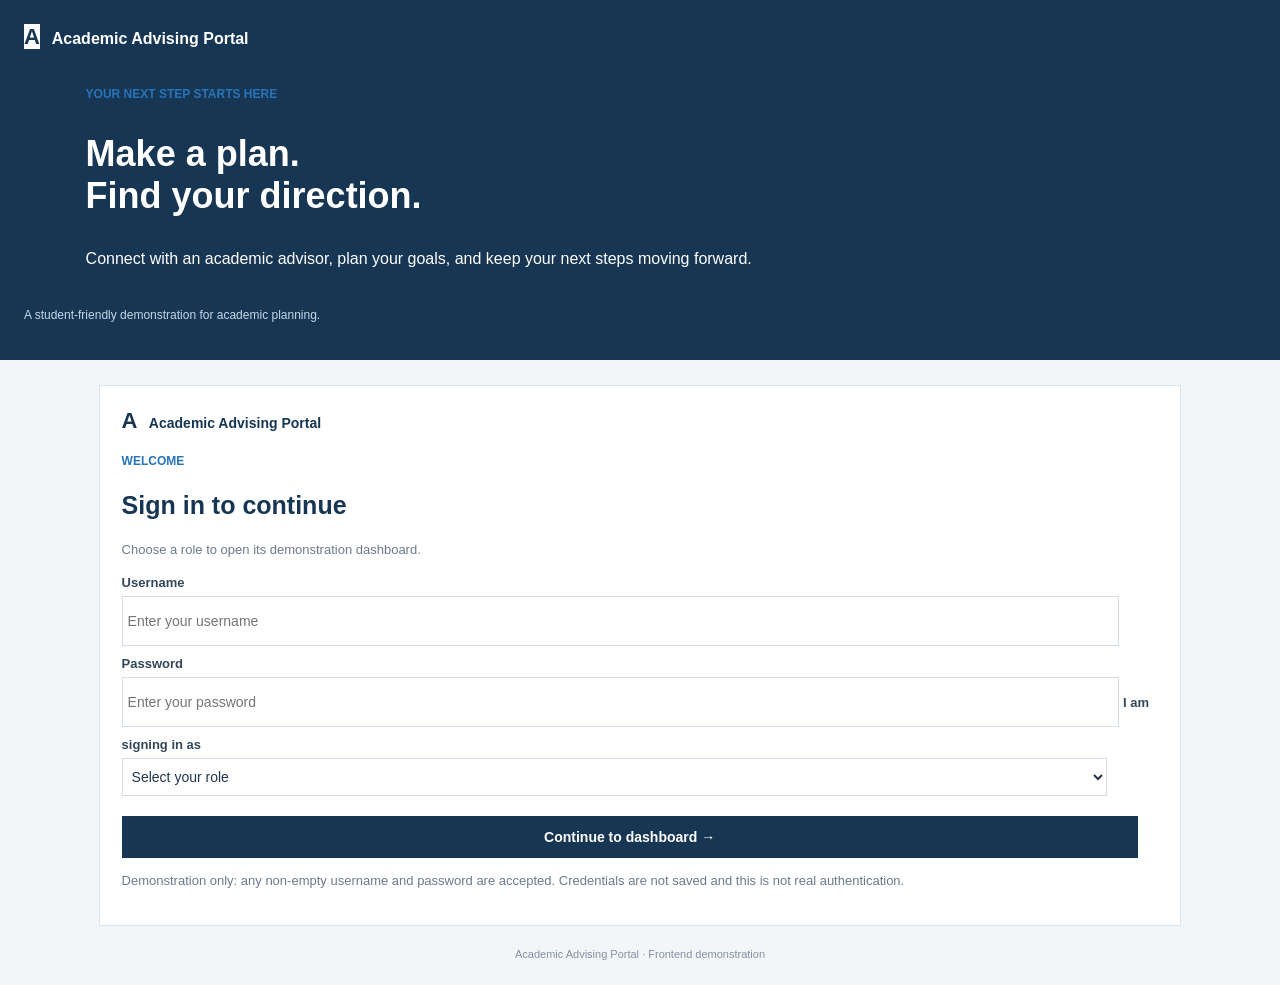
==== index.html @ f2ca49fd "Initial commit: Academic Advising Portal" ====
<!DOCTYPE html>
<html lang="en">
<head>
  <meta charset="UTF-8">
  <meta name="viewport" content="width=device-width, initial-scale=1.0">
  <meta name="description" content="Academic Advising Portal demonstration login">
  <title>Sign in | Academic Advising Portal</title>
  <link rel="stylesheet" href="css/login.css">
  <script src="js/login.js" defer></script>
</head>
<body>
  <main class="login-layout">
    <section class="login-intro" aria-labelledby="portal-title">
      <a class="brand" href="index.html" aria-label="Academic Advising Portal home">
        <span class="brand-mark" aria-hidden="true">A</span>
        <span>Academic Advising Portal</span>
      </a>
      <div class="intro-copy">
        <p class="eyebrow">YOUR NEXT STEP STARTS HERE</p>
        <h1>Make a plan.<br>Find your direction.</h1>
        <p>Connect with an academic advisor, plan your goals, and keep your next steps moving forward.</p>
      </div>
      <p class="intro-note">A student-friendly demonstration for academic planning.</p>
    </section>
    <section class="login-panel" aria-labelledby="portal-title">
      <div class="login-card">
        <div class="mobile-brand"><span class="brand-mark" aria-hidden="true">A</span> Academic Advising Portal</div>
        <p class="eyebrow">WELCOME</p>
        <h2 id="portal-title">Sign in to continue</h2>
        <p class="form-intro">Choose a role to open its demonstration dashboard.</p>
        <div id="login-error" class="message error-message" role="alert" hidden></div>
        <form id="login-form" novalidate>
          <label for="username">Username</label>
          <input id="username" name="username" type="text" autocomplete="username" placeholder="Enter your username">

          <label for="password">Password</label>
          <input id="password" name="password" type="password" autocomplete="current-password" placeholder="Enter your password">

          <label for="role">I am signing in as</label>
          <select id="role" name="role">
            <option value="">Select your role</option>
            <option value="student">Student</option>
            <option value="advisor">Advisor</option>
            <option value="administrator">Administrator</option>
          </select>

          <button class="primary-button" type="submit">Continue to dashboard <span aria-hidden="true">→</span></button>
        </form>
        <p class="demo-note">Demonstration only: any non-empty username and password are accepted. Credentials are not saved and this is not real authentication.</p>
      </div>
      <footer>Academic Advising Portal <span aria-hidden="true">·</span> Frontend demonstration</footer>
    </section>
  </main>
</body>
</html>
---- css/login.css ----
/* Basic page colors and text */
body {
  margin: 0;
  background-color: #f3f6f9;
  color: #24364b;
  font-family: Arial, sans-serif;
}

/* Login page heading area */
.login-intro {
  padding: 24px;
  background-color: #173653;
  color: #ffffff;
}

.brand {
  color: #ffffff;
  font-size: 16px;
  font-weight: bold;
  text-decoration: none;
}

.brand-mark {
  margin-right: 8px;
  background-color: #ffffff;
  color: #173653;
  font-size: 22px;
  text-align: center;
}

.intro-copy {
  width: 90%;
  margin: 35px auto;
}

.eyebrow {
  color: #2874b8;
  font-size: 12px;
  font-weight: bold;
}

h1 {
  font-size: 36px;
}

p {
  font-size: 16px;
  line-height: 1.5;
}

.intro-note {
  color: #c6d7e6;
  font-size: 12px;
}

/* Login form */
.login-panel {
  width: 90%;
  margin: 25px auto;
}

.login-card {
  width: 90%;
  margin: 0 auto;
  padding: 22px;
  border: 1px solid #dce4ec;
  background-color: #ffffff;
}

h2 {
  color: #173653;
  font-size: 25px;
}

.form-intro,
.demo-note {
  color: #6b7b8d;
  font-size: 13px;
  line-height: 1.5;
}

label {
  margin-top: 12px;
  color: #33475b;
  font-size: 13px;
  font-weight: bold;
}

input,
select {
  width: 95%;
  height: 38px;
  margin-top: 5px;
  margin-bottom: 8px;
  padding: 5px;
  border: 1px solid #d5dee7;
  background-color: #ffffff;
  color: #24364b;
  font-family: Arial, sans-serif;
  font-size: 14px;
}

.primary-button {
  width: 98%;
  height: 42px;
  margin-top: 12px;
  border: 1px solid #173653;
  background-color: #173653;
  color: #ffffff;
  font-size: 14px;
  font-weight: bold;
}

.message {
  margin-bottom: 12px;
  padding: 10px;
  font-size: 13px;
}

.error-message {
  background-color: #fff0ef;
  color: #a43838;
}

.mobile-brand {
  margin-bottom: 18px;
  color: #173653;
  font-size: 14px;
  font-weight: bold;
}

footer {
  margin-top: 22px;
  color: #8391a0;
  font-size: 11px;
  text-align: center;
}
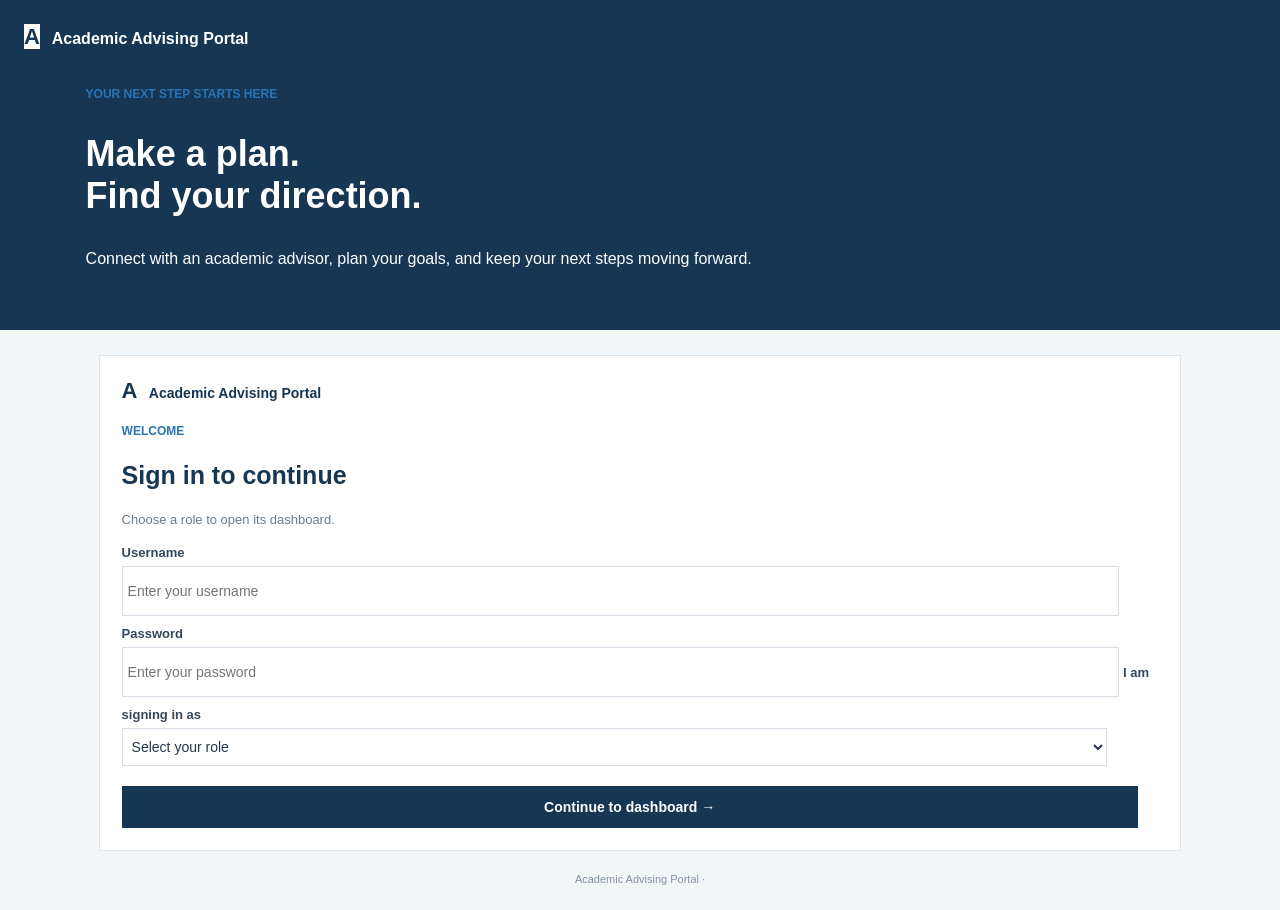
==== commit 05bb0708: "text are now formatted" ====
--- a/index.html
+++ b/index.html
@@ -20,14 +20,13 @@
         <h1>Make a plan.<br>Find your direction.</h1>
         <p>Connect with an academic advisor, plan your goals, and keep your next steps moving forward.</p>
       </div>
-      <p class="intro-note">A student-friendly demonstration for academic planning.</p>
     </section>
     <section class="login-panel" aria-labelledby="portal-title">
       <div class="login-card">
         <div class="mobile-brand"><span class="brand-mark" aria-hidden="true">A</span> Academic Advising Portal</div>
         <p class="eyebrow">WELCOME</p>
         <h2 id="portal-title">Sign in to continue</h2>
-        <p class="form-intro">Choose a role to open its demonstration dashboard.</p>
+        <p class="form-intro">Choose a role to open its dashboard.</p>
         <div id="login-error" class="message error-message" role="alert" hidden></div>
         <form id="login-form" novalidate>
           <label for="username">Username</label>
@@ -46,9 +45,8 @@
 
           <button class="primary-button" type="submit">Continue to dashboard <span aria-hidden="true">→</span></button>
         </form>
-        <p class="demo-note">Demonstration only: any non-empty username and password are accepted. Credentials are not saved and this is not real authentication.</p>
       </div>
-      <footer>Academic Advising Portal <span aria-hidden="true">·</span> Frontend demonstration</footer>
+      <footer>Academic Advising Portal <span aria-hidden="true">·</span></footer>
     </section>
   </main>
 </body>
